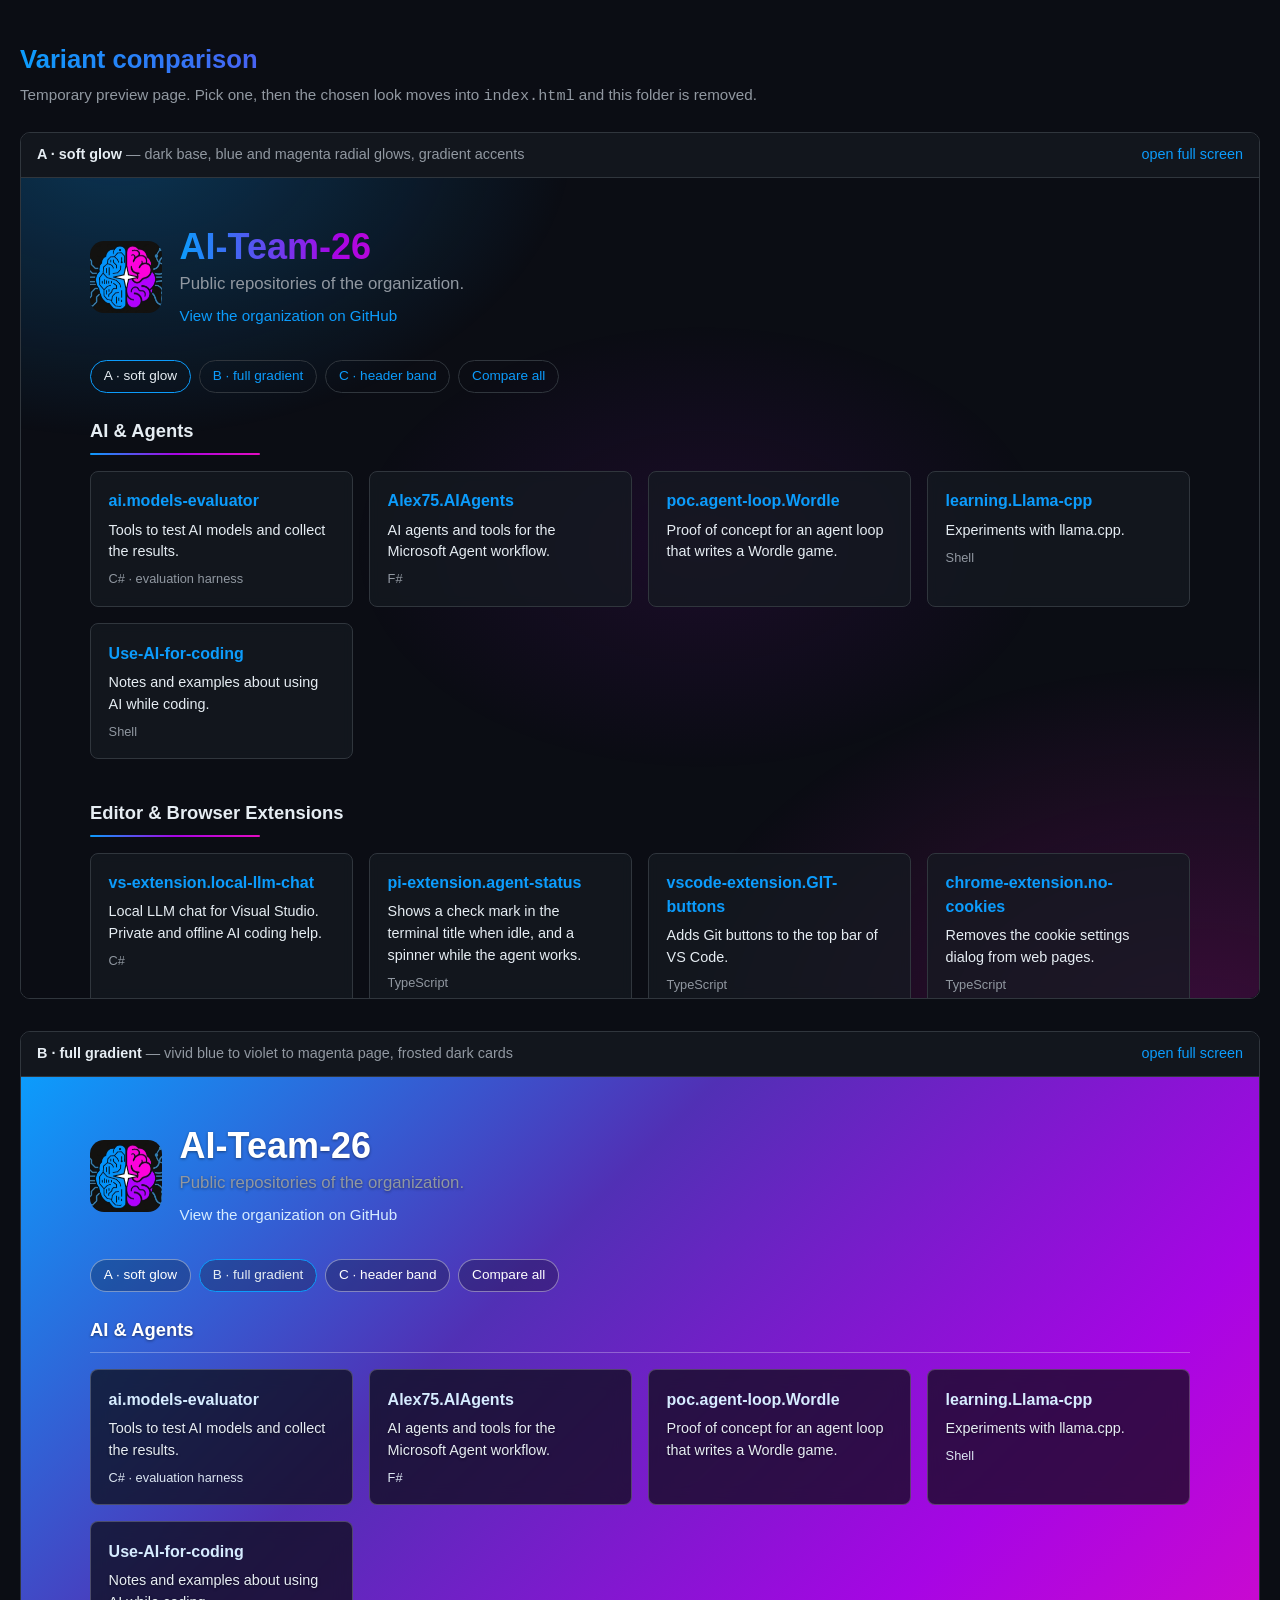
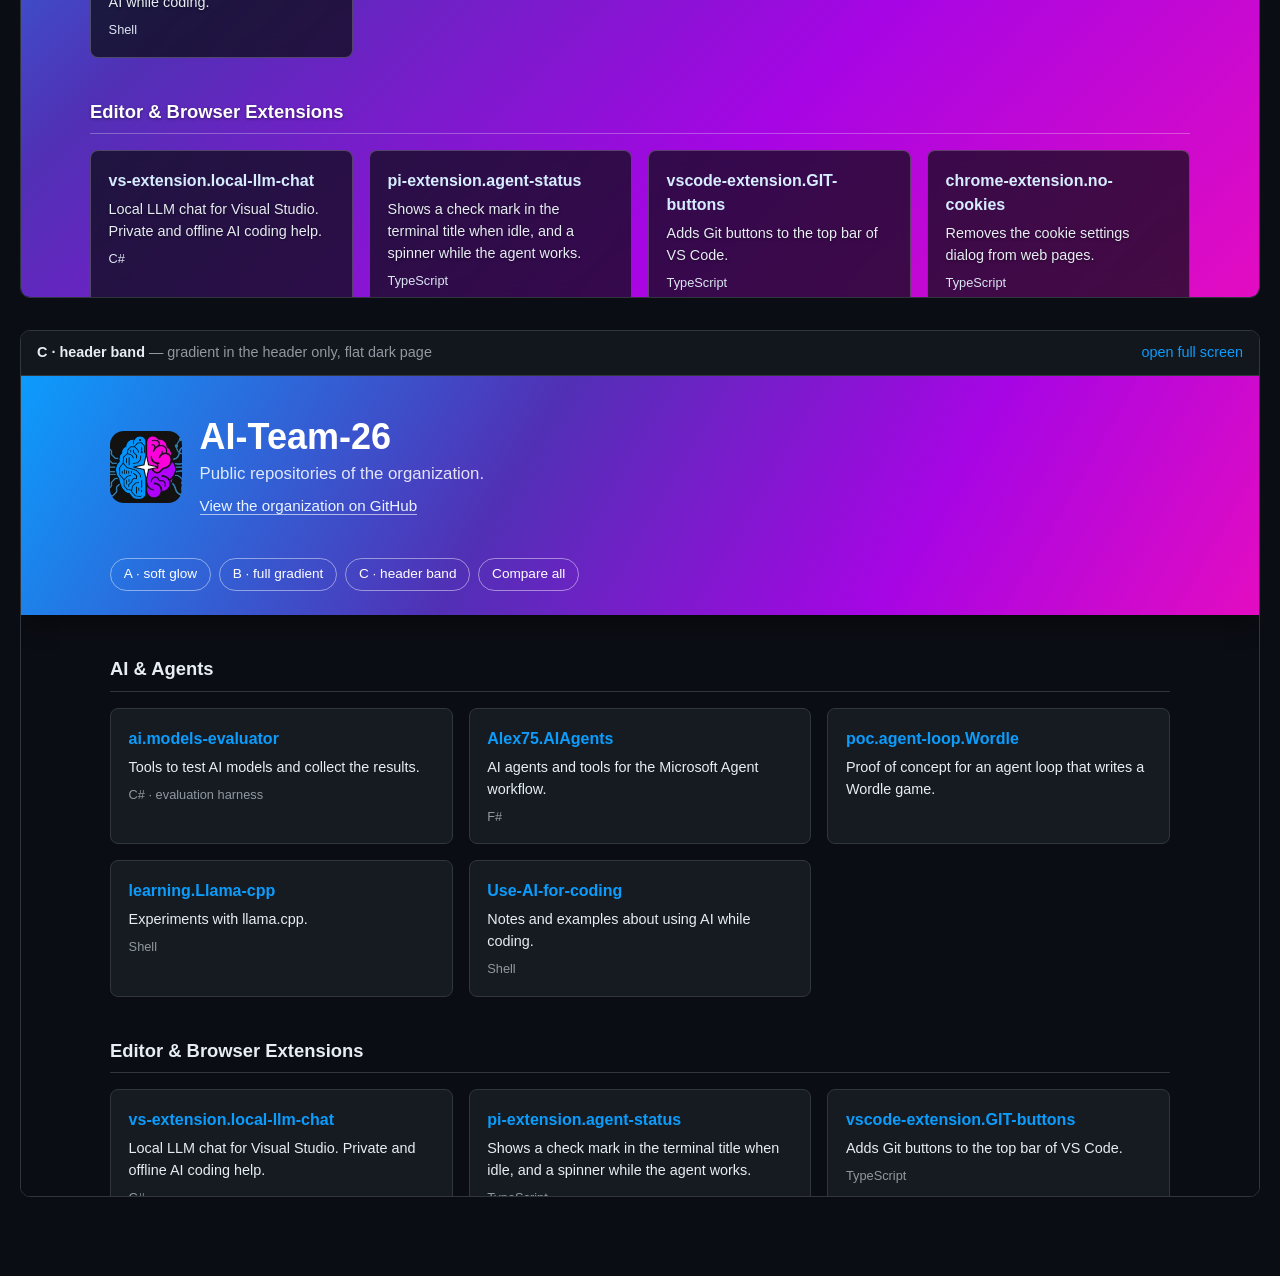
==== variants/index.html @ b07f6191 "Add logo and three gradient style variants with a compare page" ====
<!DOCTYPE html>
<html lang="en">
<head>
    <meta charset="UTF-8">
    <meta name="viewport" content="width=device-width, initial-scale=1.0">
    <title>Compare variants · AI-Team-26</title>
    <link rel="icon" href="../images/logo.jpg">
    <style>
        :root { --bg: #0b0d14; --border: #30363d; --text: #e6edf3; --muted: #9198a1; --blue: #0c9cfc; --violet: #a705e4; --magenta: #e30cc1; }
        * { box-sizing: border-box; }
        body { margin: 0; padding: 0 1.25rem 3rem; background: var(--bg); color: var(--text); font-family: -apple-system, BlinkMacSystemFont, "Segoe UI", Roboto, Helvetica, Arial, sans-serif; line-height: 1.5; }
        a { color: var(--blue); text-decoration: none; }
        a:hover { text-decoration: underline; }
        .wrap { max-width: 1400px; margin: 0 auto; }
        header { padding: 2.5rem 0 1.5rem; }
        h1 { margin: 0 0 0.35rem; font-size: 1.6rem; background: linear-gradient(90deg, var(--blue), var(--violet), var(--magenta)); -webkit-background-clip: text; background-clip: text; color: transparent; }
        p { margin: 0; color: var(--muted); font-size: 0.95rem; }
        .item { margin-bottom: 2rem; border: 1px solid var(--border); border-radius: 10px; overflow: hidden; }
        .bar { display: flex; align-items: center; justify-content: space-between; gap: 1rem; padding: 0.7rem 1rem; background: #12161d; border-bottom: 1px solid var(--border); font-size: 0.9rem; }
        .bar strong { font-weight: 600; }
        .bar span { color: var(--muted); font-weight: 400; }
        iframe { display: block; width: 100%; height: 820px; border: 0; background: var(--bg); }
    </style>
</head>
<body>
    <div class="wrap">
        <header>
            <h1>Variant comparison</h1>
            <p>Temporary preview page. Pick one, then the chosen look moves into <code>index.html</code> and this folder is removed.</p>
        </header>

        <div class="item">
            <div class="bar">
                <div><strong>A · soft glow</strong> <span>— dark base, blue and magenta radial glows, gradient accents</span></div>
                <a href="a.html" target="_blank" rel="noopener">open full screen</a>
            </div>
            <iframe src="a.html" title="Variant A"></iframe>
        </div>

        <div class="item">
            <div class="bar">
                <div><strong>B · full gradient</strong> <span>— vivid blue to violet to magenta page, frosted dark cards</span></div>
                <a href="b.html" target="_blank" rel="noopener">open full screen</a>
            </div>
            <iframe src="b.html" title="Variant B"></iframe>
        </div>

        <div class="item">
            <div class="bar">
                <div><strong>C · header band</strong> <span>— gradient in the header only, flat dark page</span></div>
                <a href="c.html" target="_blank" rel="noopener">open full screen</a>
            </div>
            <iframe src="c.html" title="Variant C"></iframe>
        </div>
    </div>
</body>
</html>
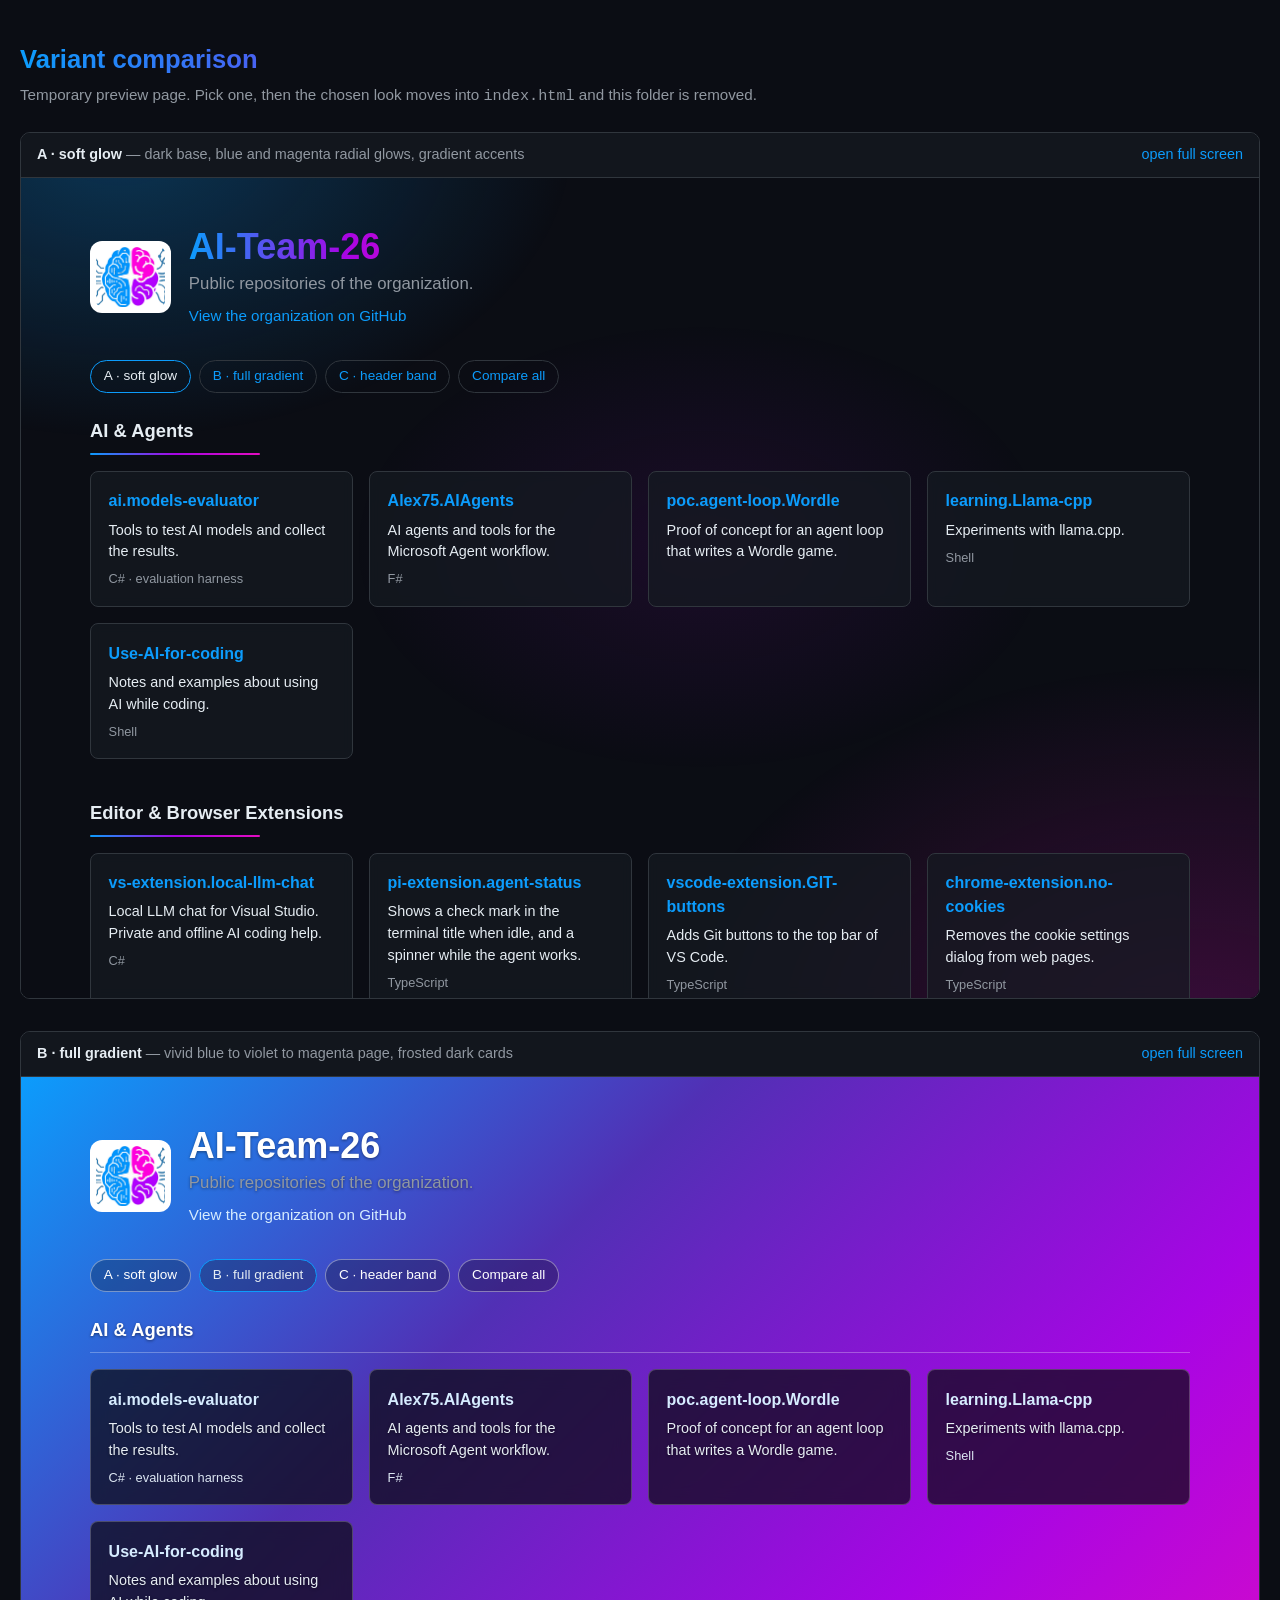
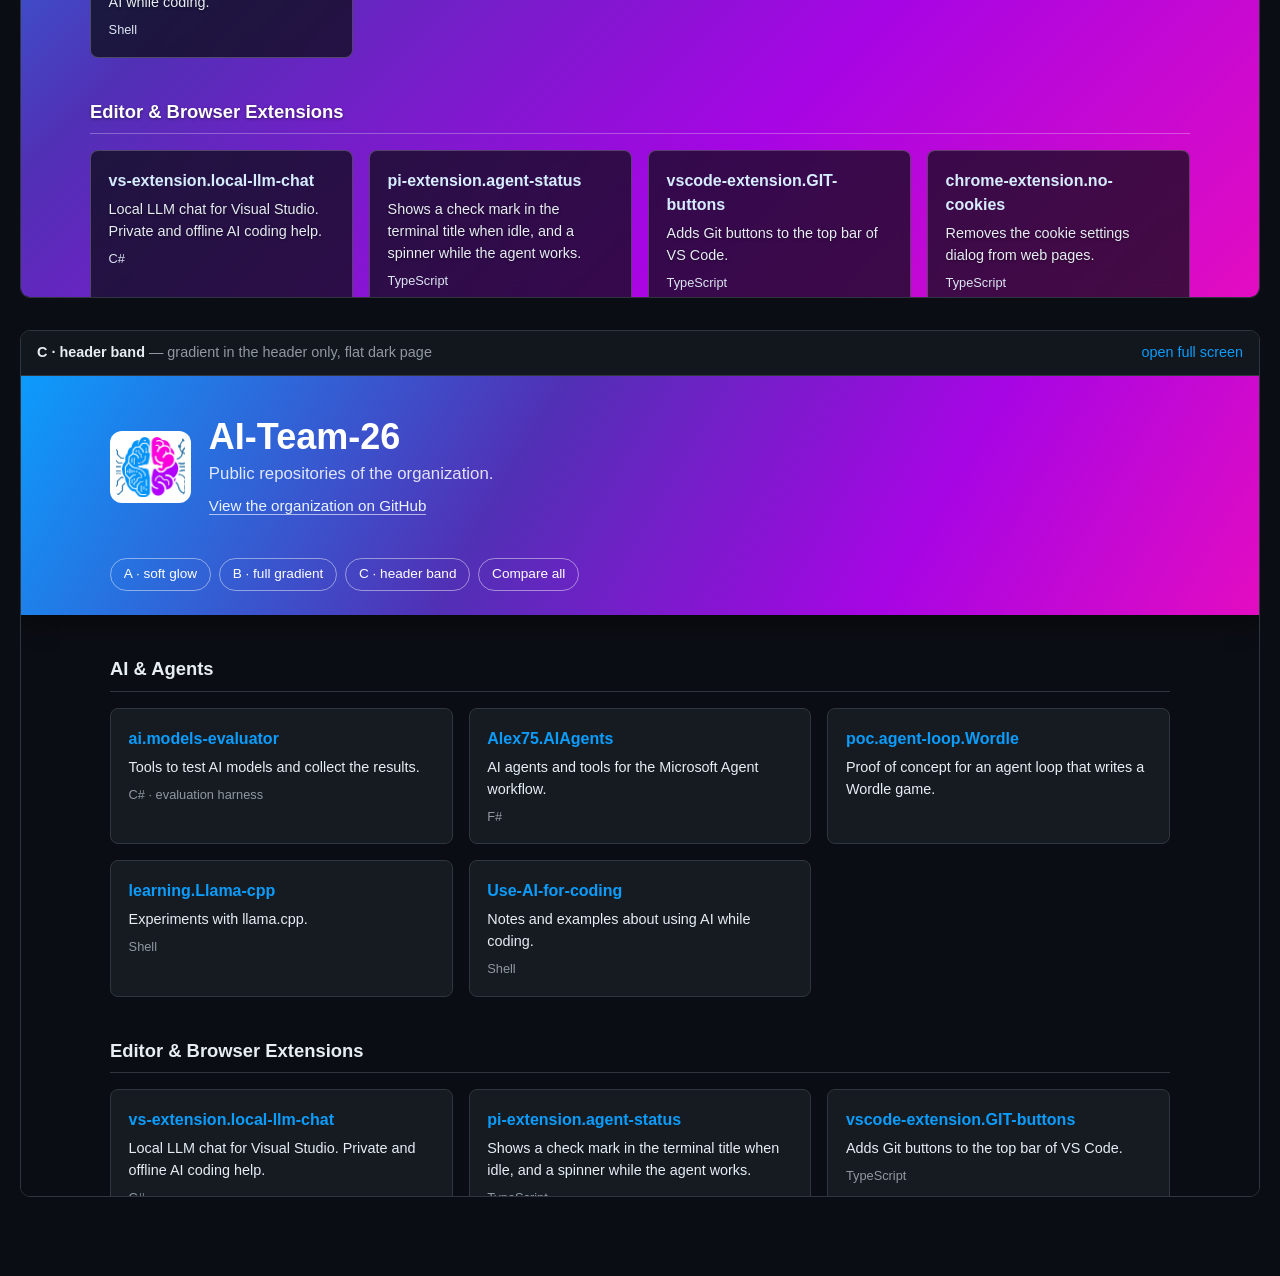
==== commit 601f735e: "Use the new PNG logo in the variants" ====
--- a/variants/index.html
+++ b/variants/index.html
@@ -4,7 +4,7 @@
     <meta charset="UTF-8">
     <meta name="viewport" content="width=device-width, initial-scale=1.0">
     <title>Compare variants · AI-Team-26</title>
-    <link rel="icon" href="../images/logo.jpg">
+    <link rel="icon" href="../images/logo.png">
     <style>
         :root { --bg: #0b0d14; --border: #30363d; --text: #e6edf3; --muted: #9198a1; --blue: #0c9cfc; --violet: #a705e4; --magenta: #e30cc1; }
         * { box-sizing: border-box; }
